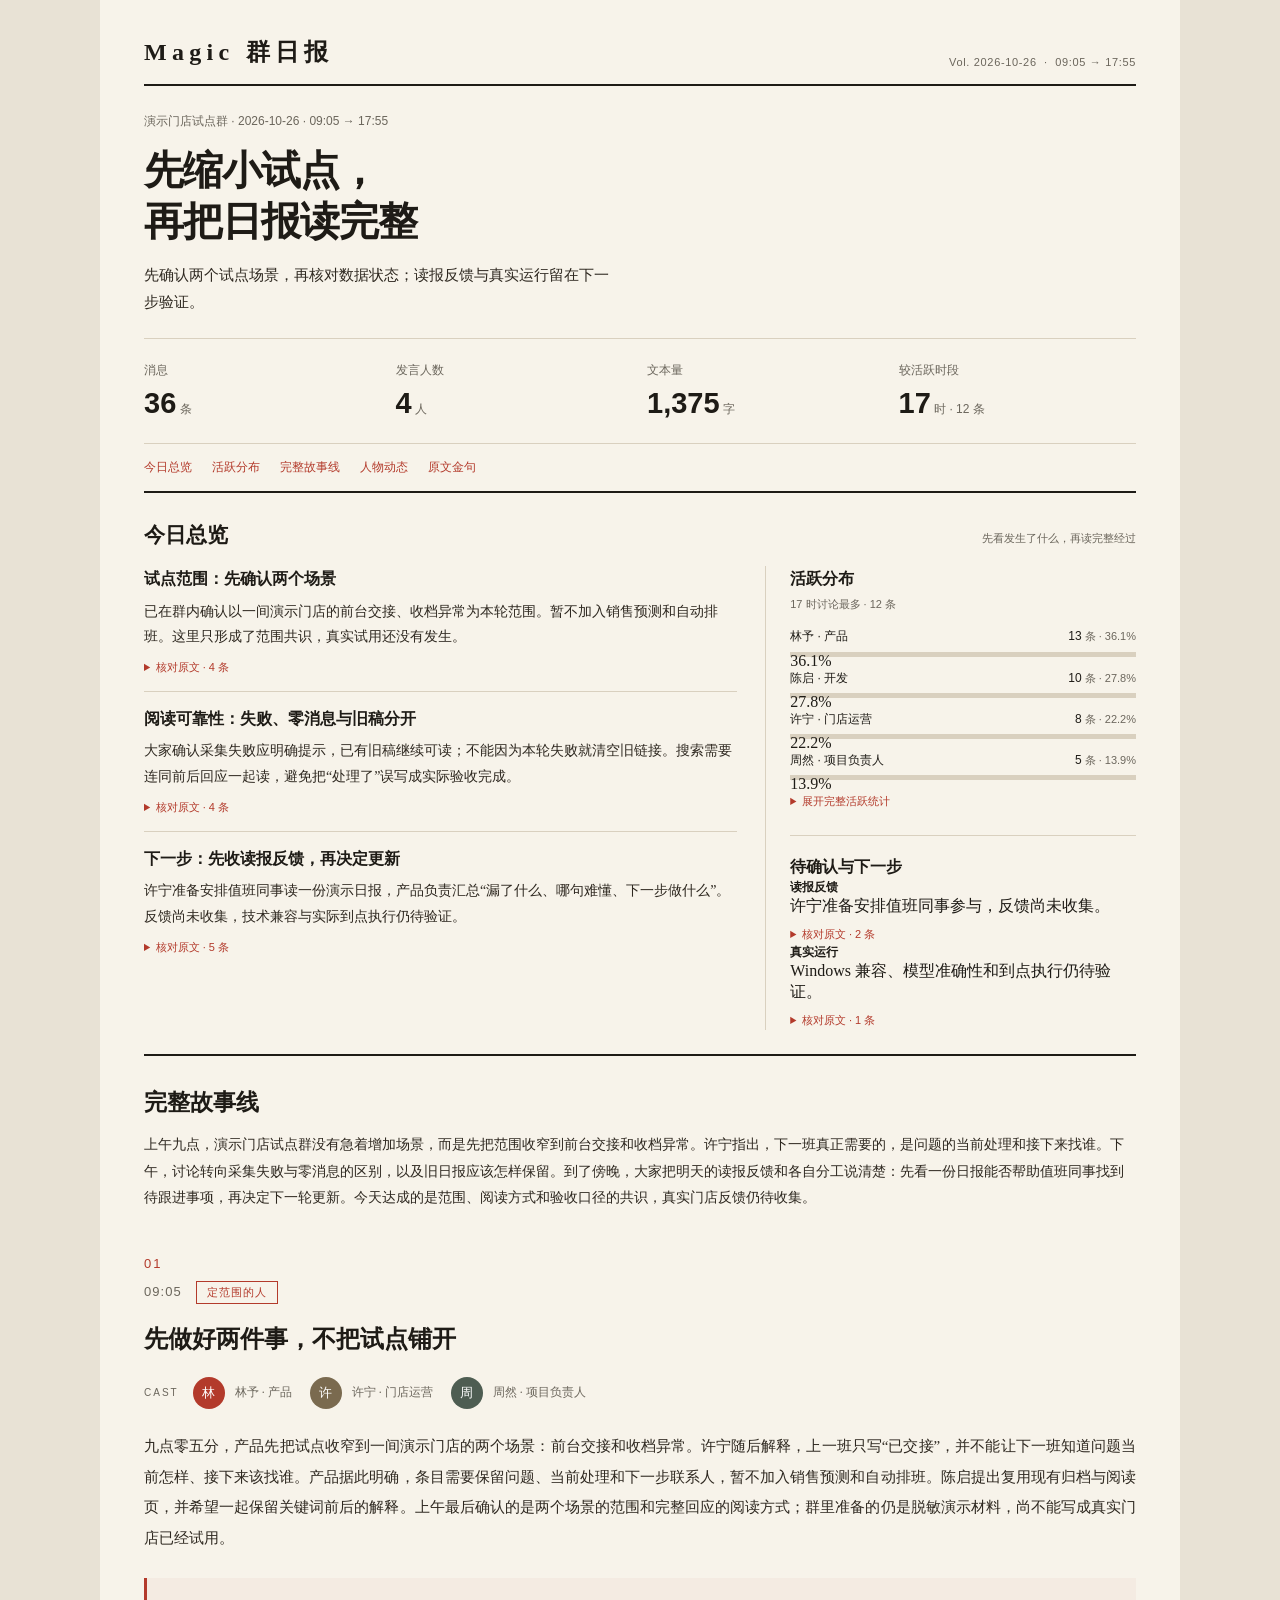
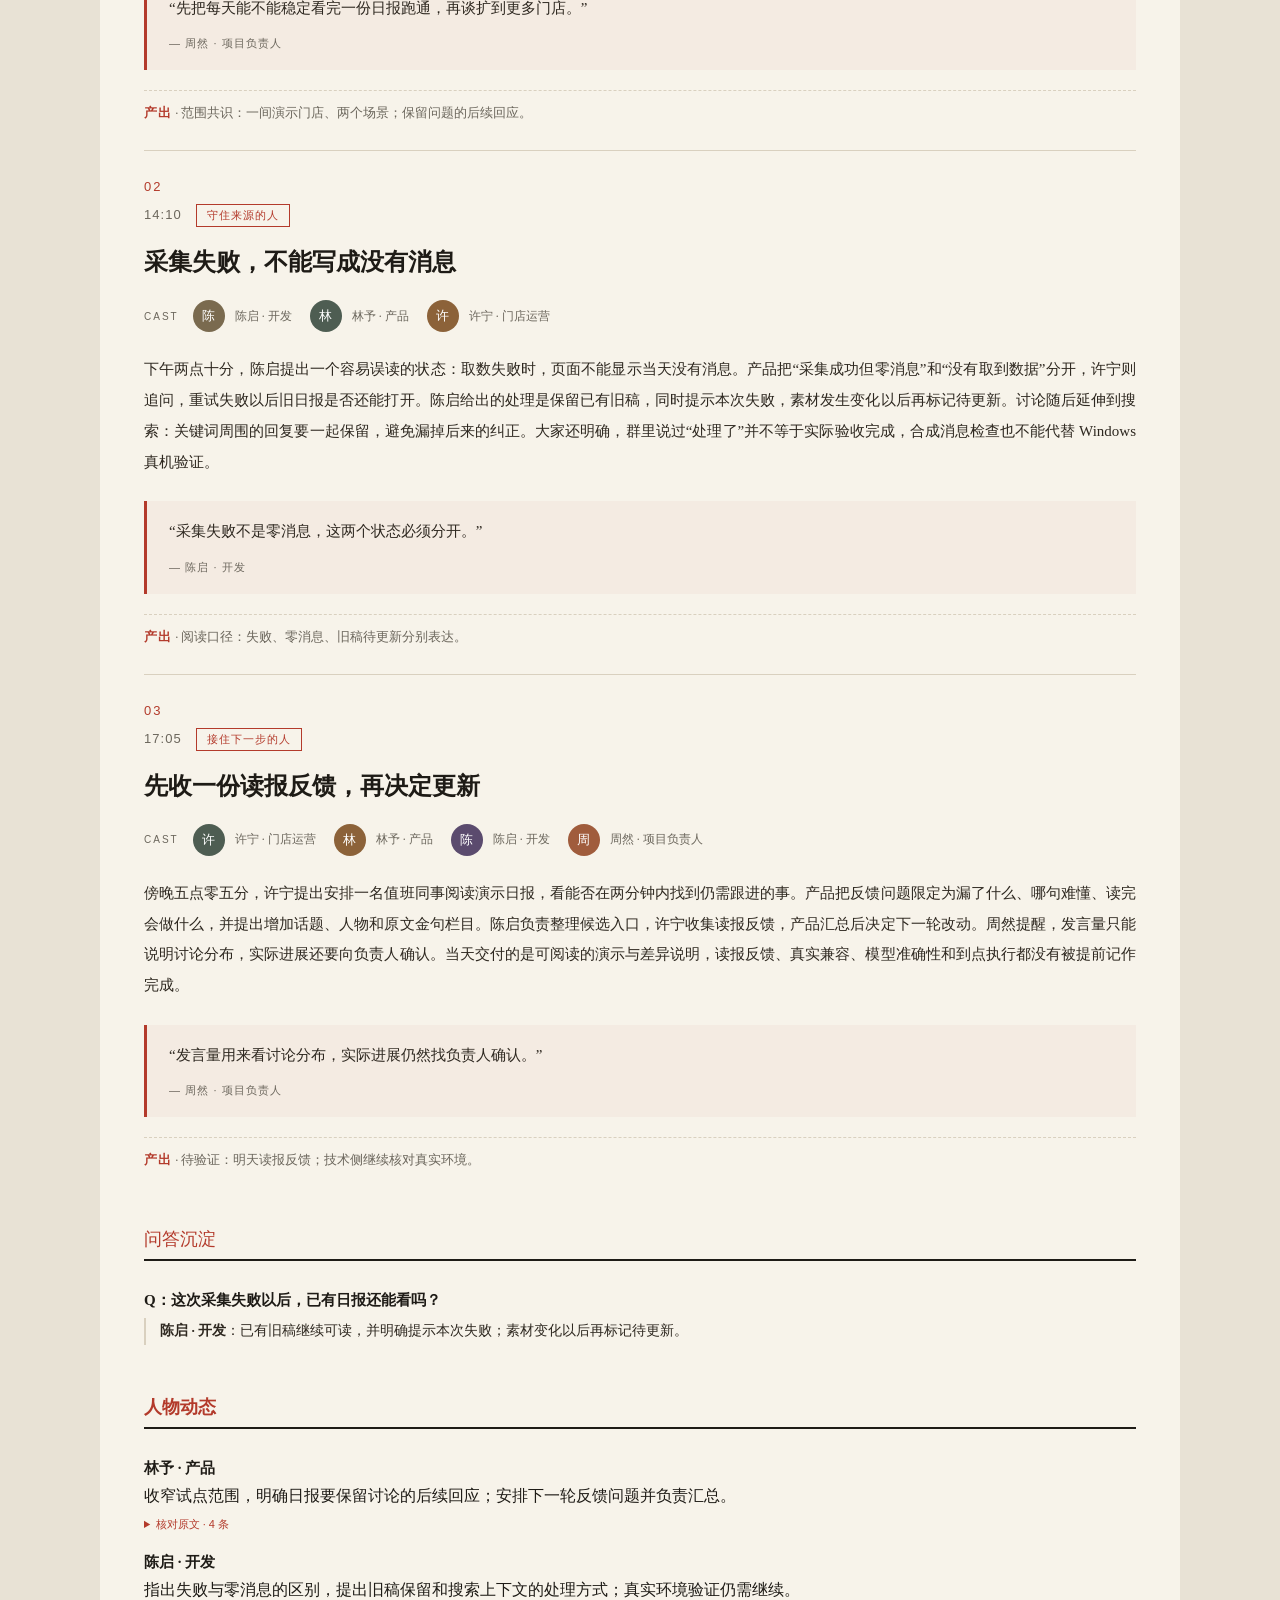
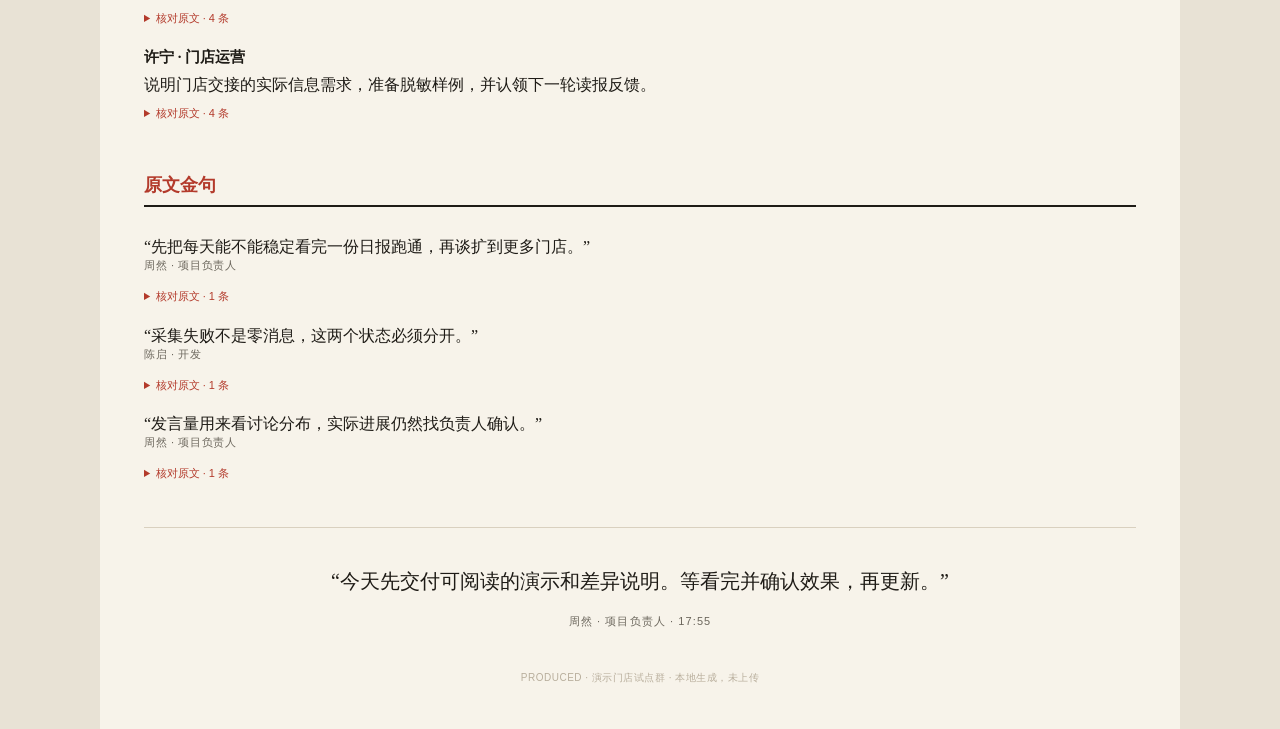
==== outputs/version-comparison-2026-10-27/pages/after-report.html @ 90669a9b "feat: integrate overview-first reports and contextual analysis" ====
<!DOCTYPE html>
<html lang="zh-CN"><head><meta charset="utf-8"><meta name="viewport" content="width=device-width, initial-scale=1">
<title>演示门店试点群 · 群日报</title>
<style>:root{
    --bg:#E8E2D5;--paper:#F7F3EA;--ink:#1E1B16;
    --body-text:#2E2820;--muted:#6B665C;--accent:#B33A2B;
    --rule:#D9D0BF;--card:#FFFDF8;--quote-bg:rgba(179,58,43,.045);--faint:#B8AE9C;
    --font-head:"Source Han Serif SC","Noto Serif CJK SC","Songti SC","STSong","SimSun",serif;--font-body:"Source Han Serif SC","Noto Serif CJK SC","Songti SC","STSong","SimSun",serif;--font-mono:"Helvetica Neue",Arial,sans-serif;
    --title-size:46px;--theme-size:27px;--brand-size:30px;
    --pad:64px;--avatar-radius:50%;--card-radius:0;
    --mast-rule:2px solid var(--ink);--dropcap:block;
    }

*{box-sizing:border-box;margin:0;padding:0}
body{background:var(--bg);color:var(--ink);font-family:var(--font-body);-webkit-font-smoothing:antialiased}
.page{width:900px;margin:0 auto;background:var(--paper);padding:var(--pad) 72px 56px;position:relative}
.masthead{display:flex;align-items:flex-end;justify-content:space-between;border-bottom:var(--mast-rule);padding-bottom:14px}
.brand{font-size:var(--brand-size);letter-spacing:.22em;font-weight:600;font-family:var(--font-head)}
.vol{font-size:12px;letter-spacing:.14em;color:var(--muted);font-family:var(--font-mono)}
.lead{padding:52px 0 44px;border-bottom:1px solid var(--rule)}
.eyebrow{font-family:var(--font-mono);font-size:11px;letter-spacing:.28em;color:var(--accent);text-transform:uppercase;margin-bottom:22px}
.title{font-size:var(--title-size);line-height:1.32;font-weight:600;letter-spacing:.01em;margin-bottom:30px;font-family:var(--font-head);color:var(--ink)}
.opening{font-size:16px;line-height:2;color:var(--body-text);text-align:justify}
.opening::first-letter{float:left;font-size:62px;line-height:.86;padding:6px 12px 0 0;color:var(--accent);font-weight:600;display:var(--dropcap)}
.timeline{padding-top:16px}
.node{padding:46px 0 40px;border-bottom:1px solid var(--rule);position:relative}
.node:last-child{border-bottom:none}
.no{font-family:var(--font-mono);font-size:13px;color:var(--accent);letter-spacing:.16em;margin-bottom:10px}
.node-head{display:flex;align-items:baseline;gap:14px;margin-bottom:18px}
.time{font-family:var(--font-mono);font-size:13px;color:var(--muted);letter-spacing:.08em}
.badge{font-size:11px;letter-spacing:.1em;padding:3px 10px;border:1px solid var(--accent);color:var(--accent);font-family:var(--font-mono)}
.theme{font-size:var(--theme-size);font-weight:600;line-height:1.45;margin-bottom:20px;font-family:var(--font-head);color:var(--ink)}
.cast{display:flex;gap:10px;align-items:center;margin-bottom:22px;flex-wrap:wrap}
.cast-label{font-family:var(--font-mono);font-size:10px;letter-spacing:.2em;color:var(--muted);margin-right:4px}
.avatar{width:32px;height:32px;border-radius:var(--avatar-radius);display:flex;align-items:center;justify-content:center;font-size:13px;color:#fff;font-family:var(--font-mono);overflow:hidden;flex:0 0 auto}
.avatar img{width:100%;height:100%;object-fit:cover;display:block}
.cast-name{font-size:12px;color:var(--muted);margin-right:8px}
.story{font-size:15px;line-height:2.05;color:var(--body-text);text-align:justify}
.quote{margin:24px 0 0;padding:16px 22px;border-left:3px solid var(--accent);background:var(--quote-bg);font-size:15px;line-height:1.95;color:var(--body-text)}
.quote .who{display:block;margin-top:10px;font-size:11px;letter-spacing:.1em;color:var(--muted);font-family:var(--font-mono)}
.output{margin-top:20px;font-size:12.5px;color:var(--muted);padding-top:14px;border-top:1px dashed var(--rule)}
.output b{color:var(--accent);font-weight:600;letter-spacing:.08em}
.sec-title{font-size:13px;letter-spacing:.26em;color:var(--accent);font-family:var(--font-mono);padding:50px 0 8px;border-bottom:var(--mast-rule);margin-bottom:30px}
.hl-grid{display:grid;grid-template-columns:1fr 1fr;gap:18px}
.hl{background:var(--card);padding:22px 24px;border:1px solid var(--rule);border-radius:var(--card-radius)}
.hl-top{display:flex;align-items:center;gap:12px;margin-bottom:12px}
.hl-name{font-size:16px;font-weight:600;font-family:var(--font-head);color:var(--ink)}
.hl-tag{font-size:11px;color:var(--accent);letter-spacing:.08em;display:block;margin-top:2px;font-family:var(--font-mono)}
.hl-desc{font-size:13px;line-height:1.9;color:var(--body-text)}
.sop{background:var(--card);border:1px solid var(--rule);padding:24px 26px;margin-bottom:16px;border-radius:var(--card-radius)}
.sop-title{font-size:17px;font-weight:600;margin-bottom:6px;font-family:var(--font-head);color:var(--ink)}
.sop-meta{font-size:11px;color:var(--muted);margin-bottom:14px;letter-spacing:.06em;font-family:var(--font-mono)}
.sop ol{padding-left:20px}
.sop li{font-size:13.5px;line-height:2;color:var(--body-text)}
.qa{margin-bottom:20px}
.qa-q{font-size:15px;font-weight:600;margin-bottom:8px;font-family:var(--font-head);color:var(--ink)}
.qa-a{font-size:13.5px;line-height:1.95;color:var(--body-text);padding-left:14px;border-left:2px solid var(--rule);margin-bottom:8px}
.stats{margin-top:56px;padding-top:26px;border-top:var(--mast-rule);display:flex;justify-content:space-around;text-align:center}
.stat-num{font-size:34px;font-weight:600;color:var(--accent);font-family:var(--font-mono)}
.stat-label{font-size:11px;letter-spacing:.14em;color:var(--muted);margin-top:6px;font-family:var(--font-mono)}
.footer{margin-top:44px;padding:34px 0 12px;border-top:1px solid var(--rule);text-align:center}
.footer-text{font-size:20px;line-height:1.9;color:var(--ink);font-family:var(--font-head)}
.footer-attr{font-size:11px;color:var(--muted);margin-top:14px;letter-spacing:.1em;font-family:var(--font-mono)}
.produced{margin-top:40px;font-size:10px;color:var(--faint);letter-spacing:.2em;text-align:center;font-family:var(--font-mono)}

.page{width:min(1080px,100%);padding:36px 44px 44px}.masthead{padding-bottom:16px}.brand{font-size:24px}.vol{font-size:11px;letter-spacing:.06em}.report-head{padding:26px 0 0}.report-meta{font:12px/1.6 var(--font-mono);color:var(--muted);margin:0 0 14px}.report-head h1{font-family:var(--font-head);font-size:40px;line-height:1.28;font-weight:600;letter-spacing:-.025em;margin-bottom:14px}.report-deck{font-size:15px;line-height:1.8;color:var(--body-text);max-width:62ch}.overview-metrics{display:grid;grid-template-columns:repeat(4,minmax(0,1fr));padding:22px 0;margin-top:22px;border-top:1px solid var(--rule);border-bottom:1px solid var(--rule);gap:14px}.overview-metrics dt{font:12px/1.6 var(--font-mono);color:var(--muted);margin-bottom:6px}.overview-metrics dd{font:600 29px/1.2 var(--font-mono);font-variant-numeric:tabular-nums;color:var(--ink)}.overview-metrics dd small{font-size:12px;font-weight:400;color:var(--muted)}.report-nav{display:flex;gap:20px;flex-wrap:wrap;padding:14px 0;border-bottom:var(--mast-rule);font:12px/1.6 var(--font-mono)}.report-nav a{color:var(--accent);text-decoration:none;text-underline-offset:4px}.report-nav a:hover{text-decoration:underline}.overview{padding:28px 0 24px;border-bottom:var(--mast-rule)}.overview-heading{display:flex;justify-content:space-between;gap:12px;align-items:baseline;margin-bottom:16px}.overview-heading h2{font:600 21px/1.4 var(--font-head)}.overview-heading span{font:11px/1.6 var(--font-mono);color:var(--muted)}.overview-grid{display:grid;grid-template-columns:minmax(0,1.6fr) minmax(0,1fr);gap:28px}.overview-grid aside{border-left:1px solid var(--rule);padding-left:24px}.topic-brief{padding:14px 0;border-bottom:1px solid var(--rule)}.topic-brief:first-child{padding-top:0}.topic-brief:last-child{border-bottom:0}.topic-head{display:flex;gap:10px;justify-content:space-between;align-items:start}.topic-head h3{font:600 16px/1.65 var(--font-head)}.topic-state{white-space:nowrap;font:10px/1.6 var(--font-mono);color:var(--accent);padding-top:3px}.topic-brief>p{font-size:14px;line-height:1.85;color:var(--body-text);margin-top:6px}.distribution h2,.followup h2{font:600 16px/1.6 var(--font-head)}.aside-note{font:11px/1.6 var(--font-mono);color:var(--muted);margin:4px 0 14px}.distribution ul{list-style:none}.distribution li{margin:0 0 12px}.distribution li div{display:flex;gap:8px;justify-content:space-between;font:12px/1.6 var(--font-mono)}.distribution li b{white-space:nowrap;font-variant-numeric:tabular-nums;font-weight:500}.distribution li small{font-size:11px;font-weight:400;color:var(--muted)}meter{display:block;width:100%;height:5px;margin-top:5px;appearance:none;border:0;border-radius:0;background:var(--rule)}meter::-webkit-meter-bar{background:var(--rule);border:0;border-radius:0}meter::-webkit-meter-optimum-value{background:var(--accent);border-radius:0}.activity-detail{font:11px/1.7 var(--font-mono);margin-top:10px}.activity-detail table{border-collapse:collapse;width:100%;margin-top:10px}.activity-detail th,.activity-detail td{padding:5px;text-align:left;border-bottom:1px solid var(--rule);font-weight:400}.activity-detail p{margin-top:8px;color:var(--muted)}.followup{margin-top:24px;padding-top:18px;border-top:1px solid var(--rule)}.followup>p{font-size:12px;line-height:1.85;margin-top:12px;color:var(--body-text)}.followup b{display:block;font-size:12px;font-weight:600;color:var(--ink)}.evidence{font:11px/1.7 var(--font-mono);margin-top:8px}.evidence summary,.activity-detail summary{color:var(--accent);cursor:pointer}.evidence p{margin-top:10px;color:var(--body-text)}.evidence p span{color:var(--muted)}.story-intro{padding-top:30px}.story-intro h2{font:600 23px/1.5 var(--font-head);margin-bottom:12px}.story-intro>p{font-size:14px;line-height:1.9;color:var(--body-text)}.node{padding:28px 0}.sec-title{font-size:18px;letter-spacing:0;padding-top:30px}.theme{font-size:24px}.produced{margin-top:30px;letter-spacing:.05em}a:focus-visible,summary:focus-visible{outline:2px solid var(--accent);outline-offset:3px}::selection{background:#e9d1ba;color:var(--ink)}
    @media(max-width:680px){.page{padding:22px 20px 30px}.masthead{align-items:start;gap:12px}.brand{font-size:20px}.vol{font-size:11px;max-width:46%;text-align:right}.report-head h1{font-size:31px}.report-deck{font-size:14px}.overview-metrics{gap:12px;grid-template-columns:repeat(2,minmax(0,1fr));padding:18px 0}.overview-metrics dd{font-size:25px}.report-nav{gap:10px 16px}.overview-heading{display:block}.overview-heading span{display:block;margin-top:5px}.overview-grid{grid-template-columns:minmax(0,1fr);gap:20px}.overview-grid aside{border-left:0;border-top:1px solid var(--rule);padding:20px 0 0}.topic-head{display:block}.topic-state{display:inline-block;margin-top:3px}.distribution li div{font-size:13px}.theme{font-size:21px}.node .cast{row-gap:8px}.page p,.page h3{overflow-wrap:anywhere}}

.member-id{display:block;font-size:11px;color:var(--muted);overflow-wrap:anywhere}.more-topics{margin-top:16px}.more-topics>summary{cursor:pointer;color:var(--accent);font:12px/1.8 var(--font-mono)}.overview-single .distribution{max-width:600px}.overview-single .followup{max-width:72ch}
</style></head>
<body><div class="page">
  <div class="masthead">
    <div class="brand">Magic 群日报</div>
    <div class="vol">Vol. 2026-10-26 &nbsp;·&nbsp; 09:05 → 17:55</div>
  </div>
  <header class="report-head"><p class="report-meta">演示门店试点群 · 2026-10-26 · 09:05 → 17:55</p><h1>先缩小试点，<br>再把日报读完整</h1><p class="report-deck">先确认两个试点场景，再核对数据状态；读报反馈与真实运行留在下一步验证。</p><dl class="overview-metrics"><div><dt>消息</dt><dd>36<small> 条</small></dd></div><div><dt>发言人数</dt><dd>4<small> 人</small></dd></div><div><dt>文本量</dt><dd>1,375<small> 字</small></dd></div><div><dt>较活跃时段</dt><dd>17<small> 时 · 12 条</small></dd></div></dl><nav class="report-nav" aria-label="日报目录"><a href="#overview">今日总览</a><a href="#activity">活跃分布</a><a href="#story">完整故事线</a><a href="#people">人物动态</a><a href="#quotes">原文金句</a></nav></header><section class="overview" id="overview"><div class="overview-heading"><h2>今日总览</h2><span>先看发生了什么，再读完整经过</span></div><div class="overview-grid"><div class="overview-topics"><article class="topic-brief"><div class="topic-head"><h3>试点范围：先确认两个场景</h3></div><p>已在群内确认以一间演示门店的前台交接、收档异常为本轮范围。暂不加入销售预测和自动排班。这里只形成了范围共识，真实试用还没有发生。</p><details class="evidence"><summary>核对原文 · 4 条</summary><p><span>2026-10-26 09:05:00 · 林予 · 产品</span><br>这周先做一个小范围试点：一间演示门店，只看前台交接和收档异常。今天先把这两个场景说清楚。</p><p><span>2026-10-26 09:12:00 · 林予 · 产品</span><br>那条目需要有问题、当前处理和接下来找谁，先不加销售预测和自动排班。</p><p><span>2026-10-26 09:33:00 · 许宁 · 门店运营</span><br>收到，我先把样例发在群里供大家看；这仍然是演示材料，不代表真实门店已经开始试用。</p><p><span>2026-10-26 09:51:00 · 周然 · 项目负责人</span><br>按这个范围往下做。扩店和其他场景先不排进本周试点，这只是范围决定，不是门店合作结果。</p></details></article><article class="topic-brief"><div class="topic-head"><h3>阅读可靠性：失败、零消息与旧稿分开</h3></div><p>大家确认采集失败应明确提示，已有旧稿继续可读；不能因为本轮失败就清空旧链接。搜索需要连同前后回应一起读，避免把“处理了”误写成实际验收完成。</p><details class="evidence"><summary>核对原文 · 4 条</summary><p><span>2026-10-26 14:10:00 · 陈启 · 开发</span><br>检查采集状态时发现一个容易误读的地方：如果这次取数失败，页面不能写成当天没有消息。</p><p><span>2026-10-26 14:24:00 · 陈启 · 开发</span><br>已有旧稿继续可读，同时提示本次采集失败；后面素材有变化时，再标记这份稿需要更新。</p><p><span>2026-10-26 14:35:00 · 陈启 · 开发</span><br>搜索也沿用同一份冻结归档。关键词周围的回复需要一起读，避免把对方后来的纠正漏掉。</p><p><span>2026-10-26 14:43:00 · 林予 · 产品</span><br>写稿时可以把问题和待确认项整理出来；只在聊天里说过“处理了”，不能自动写成实际验收完成。</p></details></article><article class="topic-brief"><div class="topic-head"><h3>下一步：先收读报反馈，再决定更新</h3></div><p>许宁准备安排值班同事读一份演示日报，产品负责汇总“漏了什么、哪句难懂、下一步做什么”。反馈尚未收集，技术兼容与实际到点执行仍待验证。</p><details class="evidence"><summary>核对原文 · 5 条</summary><p><span>2026-10-26 17:05:00 · 许宁 · 门店运营</span><br>我明天可以安排一个值班同事读演示日报，主要看能不能在两分钟内找到还要跟进的事。</p><p><span>2026-10-26 17:09:00 · 林予 · 产品</span><br>明天先用一份日报，问三个问题：漏了什么、哪一句不好理解、看完接下来会做什么。</p><p><span>2026-10-26 17:39:00 · 许宁 · 门店运营</span><br>我负责收集明天读报的反馈；现在还没有反馈结果，日报里请保留“待验证”。</p><p><span>2026-10-26 17:49:00 · 陈启 · 开发</span><br>技术侧需要继续看真实 Windows 兼容、模型稿件准确性，以及是否实际到点执行；不能拿截图当这些都已完成。</p><p><span>2026-10-26 17:55:00 · 周然 · 项目负责人</span><br>今天先交付可阅读的演示和差异说明。等看完并确认效果，再更新。</p></details></article></div><aside><section class="distribution" id="activity"><h2>活跃分布</h2><p class="aside-note">17 时讨论最多 · 12 条</p><ul><li><div><span>林予 · 产品</span><b>13<small> 条 · 36.1%</small></b></div><meter min="0" max="1" value="0.3611" aria-label="林予 · 产品的发言占比">36.1%</meter></li><li><div><span>陈启 · 开发</span><b>10<small> 条 · 27.8%</small></b></div><meter min="0" max="1" value="0.2778" aria-label="陈启 · 开发的发言占比">27.8%</meter></li><li><div><span>许宁 · 门店运营</span><b>8<small> 条 · 22.2%</small></b></div><meter min="0" max="1" value="0.2222" aria-label="许宁 · 门店运营的发言占比">22.2%</meter></li><li><div><span>周然 · 项目负责人</span><b>5<small> 条 · 13.9%</small></b></div><meter min="0" max="1" value="0.1389" aria-label="周然 · 项目负责人的发言占比">13.9%</meter></li></ul><details class="activity-detail"><summary>展开完整活跃统计</summary><table><thead><tr><th scope="col">成员</th><th scope="col">消息</th><th scope="col">文字</th><th scope="col">占比</th></tr></thead><tbody><tr><th scope="row">林予 · 产品<small class="member-id">demo-lin</small></th><td>13</td><td>491</td><td>36.1%</td></tr><tr><th scope="row">陈启 · 开发<small class="member-id">demo-chen</small></th><td>10</td><td>397</td><td>27.8%</td></tr><tr><th scope="row">许宁 · 门店运营<small class="member-id">demo-xu</small></th><td>8</td><td>331</td><td>22.2%</td></tr><tr><th scope="row">周然 · 项目负责人<small class="member-id">demo-zhou</small></th><td>5</td><td>156</td><td>13.9%</td></tr></tbody></table><p>仅统计本群本次归档消息；发言量不代表贡献或工作完成。</p></details></section><section class="followup"><h2>待确认与下一步</h2><article><p><b>读报反馈</b>许宁准备安排值班同事参与，反馈尚未收集。</p><details class="evidence"><summary>核对原文 · 2 条</summary><p><span>2026-10-26 17:05:00 · 许宁 · 门店运营</span><br>我明天可以安排一个值班同事读演示日报，主要看能不能在两分钟内找到还要跟进的事。</p><p><span>2026-10-26 17:39:00 · 许宁 · 门店运营</span><br>我负责收集明天读报的反馈；现在还没有反馈结果，日报里请保留“待验证”。</p></details></article><article><p><b>真实运行</b>Windows 兼容、模型准确性和到点执行仍待验证。</p><details class="evidence"><summary>核对原文 · 1 条</summary><p><span>2026-10-26 17:49:00 · 陈启 · 开发</span><br>技术侧需要继续看真实 Windows 兼容、模型稿件准确性，以及是否实际到点执行；不能拿截图当这些都已完成。</p></details></article></section></aside></div></section>
  <section class="story-intro" id="story"><h2>完整故事线</h2><p>上午九点，演示门店试点群没有急着增加场景，而是先把范围收窄到前台交接和收档异常。许宁指出，下一班真正需要的，是问题的当前处理和接下来找谁。下午，讨论转向采集失败与零消息的区别，以及旧日报应该怎样保留。到了傍晚，大家把明天的读报反馈和各自分工说清楚：先看一份日报能否帮助值班同事找到待跟进事项，再决定下一轮更新。今天达成的是范围、阅读方式和验收口径的共识，真实门店反馈仍待收集。</p></section>
  <section class="timeline" id="review-story">
    <article class="node">
      <div class="no">01</div>
      <div class="node-head">
        <span class="time">09:05</span>
        <span class="badge">定范围的人</span>
      </div>
      <h2 class="theme">先做好两件事，不把试点铺开</h2>
      <div class="cast"><span class="cast-label">CAST</span><div class="avatar" style="background:#B33A2B">林</div><span class="cast-name">林予 · 产品</span><div class="avatar" style="background:#7A6A4F">许</div><span class="cast-name">许宁 · 门店运营</span><div class="avatar" style="background:#4E5D52">周</div><span class="cast-name">周然 · 项目负责人</span></div>
      <p class="story">九点零五分，产品先把试点收窄到一间演示门店的两个场景：前台交接和收档异常。许宁随后解释，上一班只写“已交接”，并不能让下一班知道问题当前怎样、接下来该找谁。产品据此明确，条目需要保留问题、当前处理和下一步联系人，暂不加入销售预测和自动排班。陈启提出复用现有归档与阅读页，并希望一起保留关键词前后的解释。上午最后确认的是两个场景的范围和完整回应的阅读方式；群里准备的仍是脱敏演示材料，尚不能写成真实门店已经试用。</p>
      <div class="quote">“先把每天能不能稳定看完一份日报跑通，再谈扩到更多门店。”<span class="who">— 周然 · 项目负责人</span></div>
      <div class="output"><b>产出</b> · 范围共识：一间演示门店、两个场景；保留问题的后续回应。</div>
    </article>
    <article class="node">
      <div class="no">02</div>
      <div class="node-head">
        <span class="time">14:10</span>
        <span class="badge">守住来源的人</span>
      </div>
      <h2 class="theme">采集失败，不能写成没有消息</h2>
      <div class="cast"><span class="cast-label">CAST</span><div class="avatar" style="background:#7A6A4F">陈</div><span class="cast-name">陈启 · 开发</span><div class="avatar" style="background:#4E5D52">林</div><span class="cast-name">林予 · 产品</span><div class="avatar" style="background:#8C6239">许</div><span class="cast-name">许宁 · 门店运营</span></div>
      <p class="story">下午两点十分，陈启提出一个容易误读的状态：取数失败时，页面不能显示当天没有消息。产品把“采集成功但零消息”和“没有取到数据”分开，许宁则追问，重试失败以后旧日报是否还能打开。陈启给出的处理是保留已有旧稿，同时提示本次失败，素材发生变化以后再标记待更新。讨论随后延伸到搜索：关键词周围的回复要一起保留，避免漏掉后来的纠正。大家还明确，群里说过“处理了”并不等于实际验收完成，合成消息检查也不能代替 Windows 真机验证。</p>
      <div class="quote">“采集失败不是零消息，这两个状态必须分开。”<span class="who">— 陈启 · 开发</span></div>
      <div class="output"><b>产出</b> · 阅读口径：失败、零消息、旧稿待更新分别表达。</div>
    </article>
    <article class="node">
      <div class="no">03</div>
      <div class="node-head">
        <span class="time">17:05</span>
        <span class="badge">接住下一步的人</span>
      </div>
      <h2 class="theme">先收一份读报反馈，再决定更新</h2>
      <div class="cast"><span class="cast-label">CAST</span><div class="avatar" style="background:#4E5D52">许</div><span class="cast-name">许宁 · 门店运营</span><div class="avatar" style="background:#8C6239">林</div><span class="cast-name">林予 · 产品</span><div class="avatar" style="background:#5B4B6E">陈</div><span class="cast-name">陈启 · 开发</span><div class="avatar" style="background:#A05C3C">周</div><span class="cast-name">周然 · 项目负责人</span></div>
      <p class="story">傍晚五点零五分，许宁提出安排一名值班同事阅读演示日报，看能否在两分钟内找到仍需跟进的事。产品把反馈问题限定为漏了什么、哪句难懂、读完会做什么，并提出增加话题、人物和原文金句栏目。陈启负责整理候选入口，许宁收集读报反馈，产品汇总后决定下一轮改动。周然提醒，发言量只能说明讨论分布，实际进展还要向负责人确认。当天交付的是可阅读的演示与差异说明，读报反馈、真实兼容、模型准确性和到点执行都没有被提前记作完成。</p>
      <div class="quote">“发言量用来看讨论分布，实际进展仍然找负责人确认。”<span class="who">— 周然 · 项目负责人</span></div>
      <div class="output"><b>产出</b> · 待验证：明天读报反馈；技术侧继续核对真实环境。</div>
    </article></section>


  <div class="sec-title">问答沉淀</div><div class="qa"><div class="qa-q">Q：这次采集失败以后，已有日报还能看吗？</div><div class="qa-a"><b>陈启 · 开发</b>：已有旧稿继续可读，并明确提示本次失败；素材变化以后再标记待更新。</div></div>
  <section id="people"><h2 class="sec-title">人物动态</h2><article class="qa"><h3 class="qa-q">林予 · 产品</h3><p>收窄试点范围，明确日报要保留讨论的后续回应；安排下一轮反馈问题并负责汇总。</p><details class="evidence"><summary>核对原文 · 4 条</summary><p><span>2026-10-26 09:05:00 · 林予 · 产品</span><br>这周先做一个小范围试点：一间演示门店，只看前台交接和收档异常。今天先把这两个场景说清楚。</p><p><span>2026-10-26 09:44:00 · 林予 · 产品</span><br>日报主线还是讲清发生了什么、谁回应、产生了什么决定。附加分析放在正文之后。</p><p><span>2026-10-26 17:09:00 · 林予 · 产品</span><br>明天先用一份日报，问三个问题：漏了什么、哪一句不好理解、看完接下来会做什么。</p><p><span>2026-10-26 17:44:00 · 林予 · 产品</span><br>我负责汇总反馈并决定下一轮改动，陈启跟进技术问题，许宁安排值班同事参与。</p></details></article><article class="qa"><h3 class="qa-q">陈启 · 开发</h3><p>指出失败与零消息的区别，提出旧稿保留和搜索上下文的处理方式；真实环境验证仍需继续。</p><details class="evidence"><summary>核对原文 · 4 条</summary><p><span>2026-10-26 14:10:00 · 陈启 · 开发</span><br>检查采集状态时发现一个容易误读的地方：如果这次取数失败，页面不能写成当天没有消息。</p><p><span>2026-10-26 14:24:00 · 陈启 · 开发</span><br>已有旧稿继续可读，同时提示本次采集失败；后面素材有变化时，再标记这份稿需要更新。</p><p><span>2026-10-26 14:35:00 · 陈启 · 开发</span><br>搜索也沿用同一份冻结归档。关键词周围的回复需要一起读，避免把对方后来的纠正漏掉。</p><p><span>2026-10-26 17:49:00 · 陈启 · 开发</span><br>技术侧需要继续看真实 Windows 兼容、模型稿件准确性，以及是否实际到点执行；不能拿截图当这些都已完成。</p></details></article><article class="qa"><h3 class="qa-q">许宁 · 门店运营</h3><p>说明门店交接的实际信息需求，准备脱敏样例，并认领下一轮读报反馈。</p><details class="evidence"><summary>核对原文 · 4 条</summary><p><span>2026-10-26 09:08:00 · 许宁 · 门店运营</span><br>前台最容易漏的是上一班留下的交接异常。只记一句“已交接”，下一班其实不知道该接着做什么。</p><p><span>2026-10-26 09:24:00 · 许宁 · 门店运营</span><br>我准备三条脱敏样例：上一班留了一箱待核对物料、收档时发现一笔退款待确认，以及第二天需要追问的交接问题。</p><p><span>2026-10-26 17:05:00 · 许宁 · 门店运营</span><br>我明天可以安排一个值班同事读演示日报，主要看能不能在两分钟内找到还要跟进的事。</p><p><span>2026-10-26 17:39:00 · 许宁 · 门店运营</span><br>我负责收集明天读报的反馈；现在还没有反馈结果，日报里请保留“待验证”。</p></details></article></section><section id="quotes"><h2 class="sec-title">原文金句</h2><article class="qa"><blockquote>“先把每天能不能稳定看完一份日报跑通，再谈扩到更多门店。”</blockquote><p class="sop-meta">周然 · 项目负责人</p><details class="evidence"><summary>核对原文 · 1 条</summary><p><span>2026-10-26 09:15:00 · 周然 · 项目负责人</span><br>先把每天能不能稳定看完一份日报跑通，再谈扩到更多门店。</p></details></article><article class="qa"><blockquote>“采集失败不是零消息，这两个状态必须分开。”</blockquote><p class="sop-meta">陈启 · 开发</p><details class="evidence"><summary>核对原文 · 1 条</summary><p><span>2026-10-26 14:16:00 · 陈启 · 开发</span><br>采集失败不是零消息，这两个状态必须分开。</p></details></article><article class="qa"><blockquote>“发言量用来看讨论分布，实际进展仍然找负责人确认。”</blockquote><p class="sop-meta">周然 · 项目负责人</p><details class="evidence"><summary>核对原文 · 1 条</summary><p><span>2026-10-26 17:24:00 · 周然 · 项目负责人</span><br>发言量用来看讨论分布，实际进展仍然找负责人确认。</p></details></article></section>
  <div class="footer"><div class="footer-text">“今天先交付可阅读的演示和差异说明。等看完并确认效果，再更新。”</div><div class="footer-attr">周然 · 项目负责人 · 17:55</div></div>
  <div class="produced">PRODUCED · 演示门店试点群 · 本地生成，未上传</div>
</div></body></html>
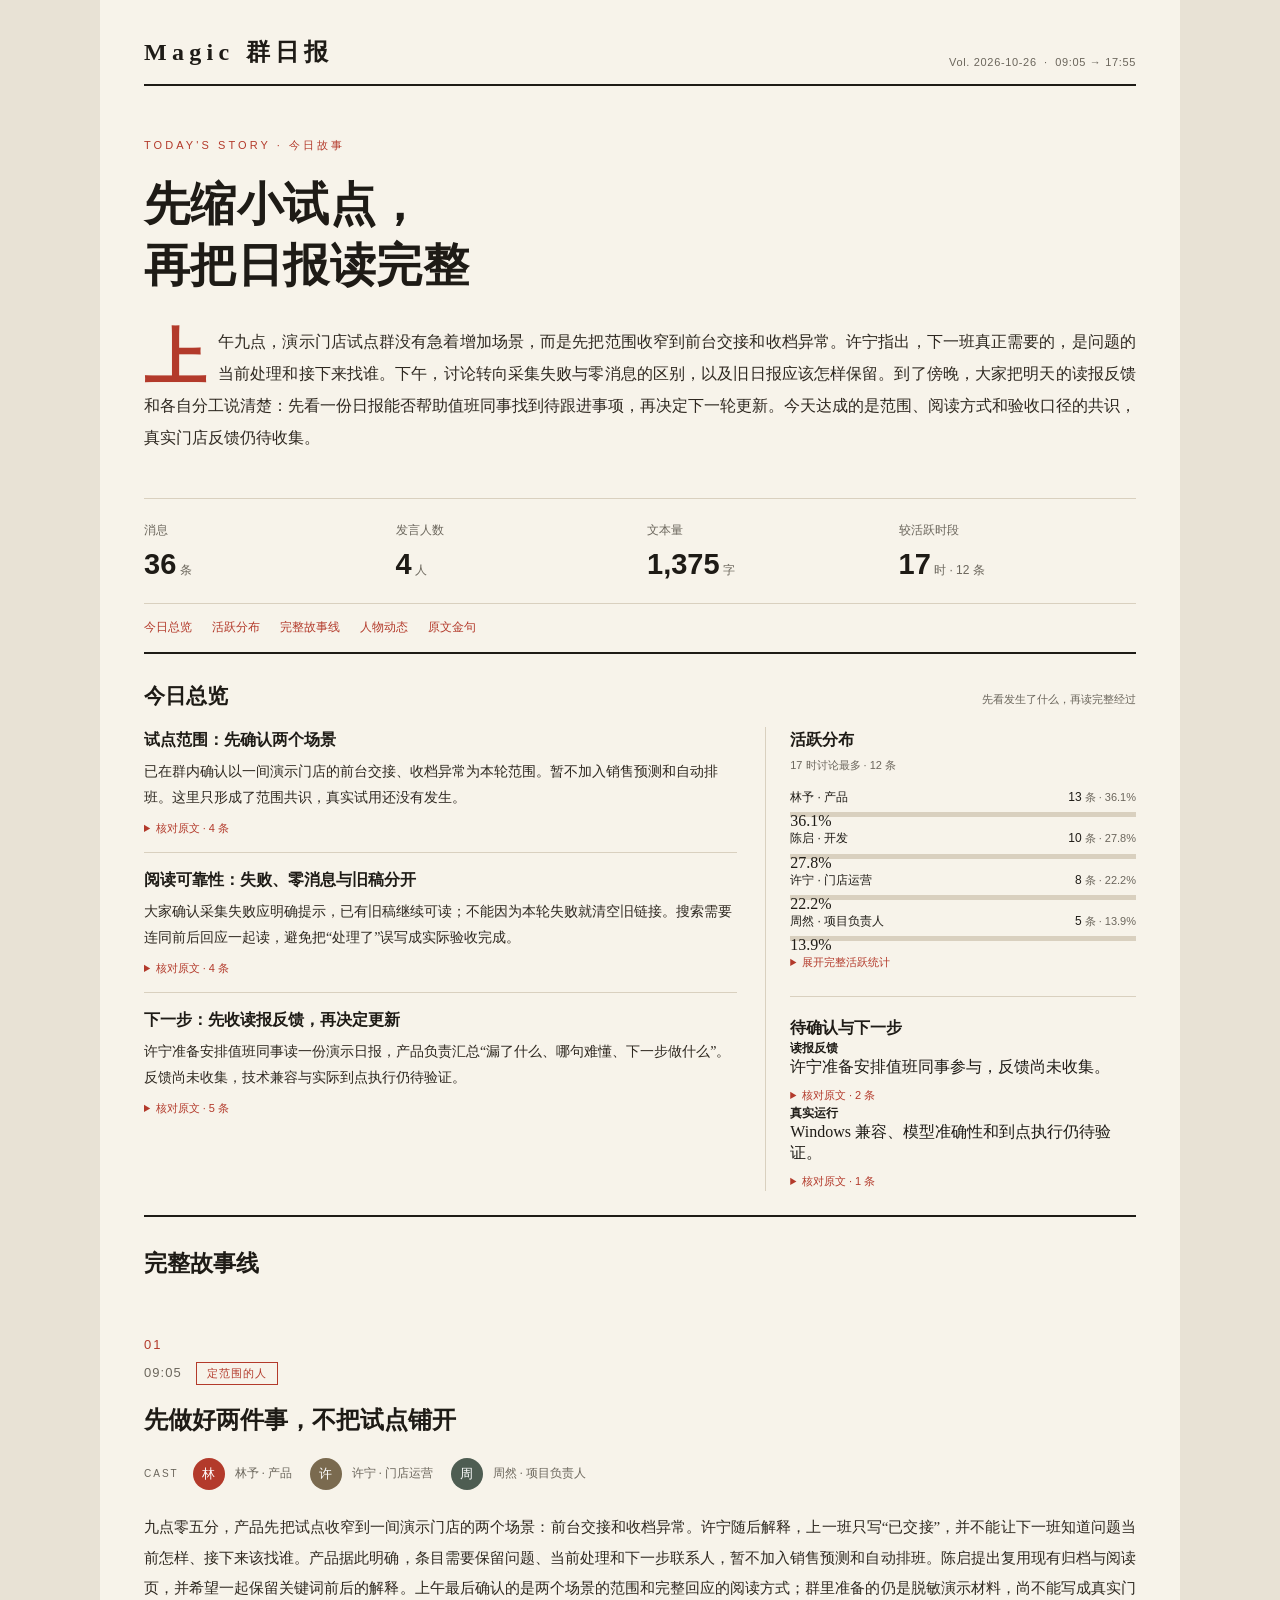
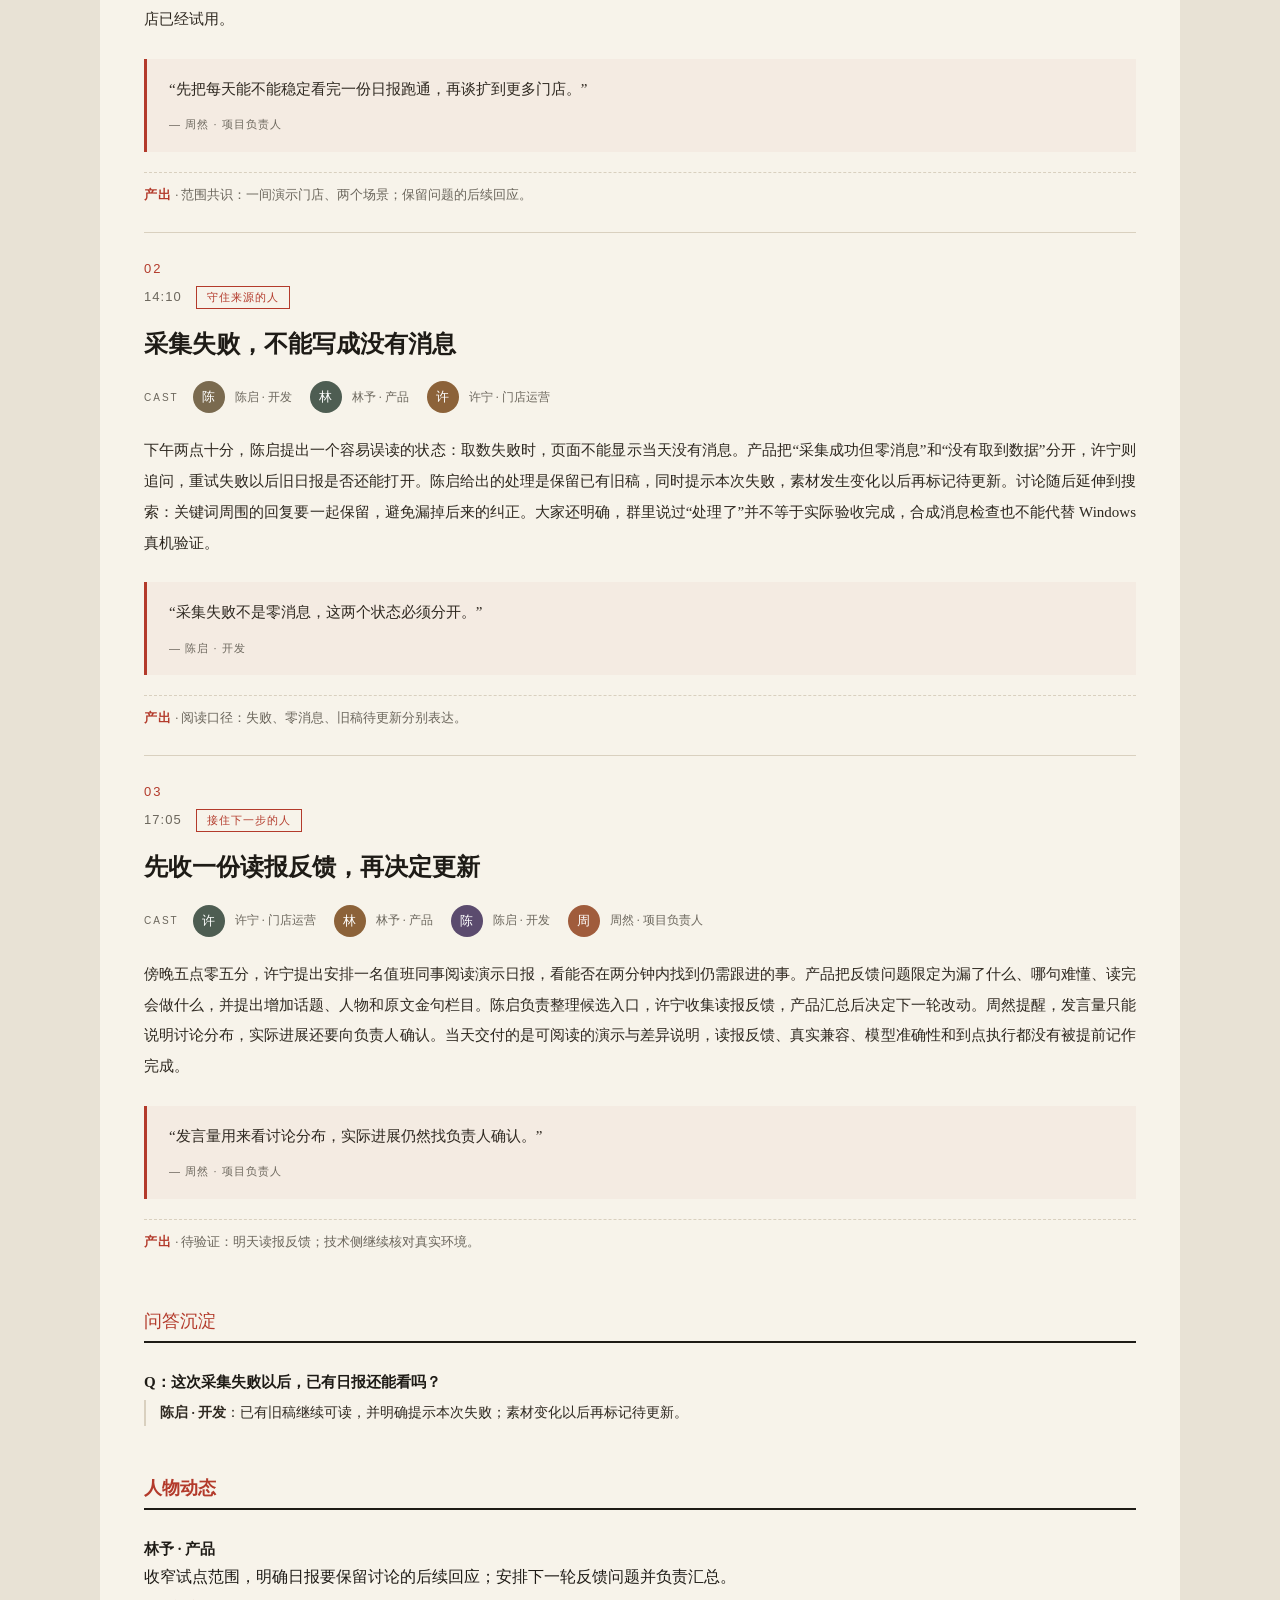
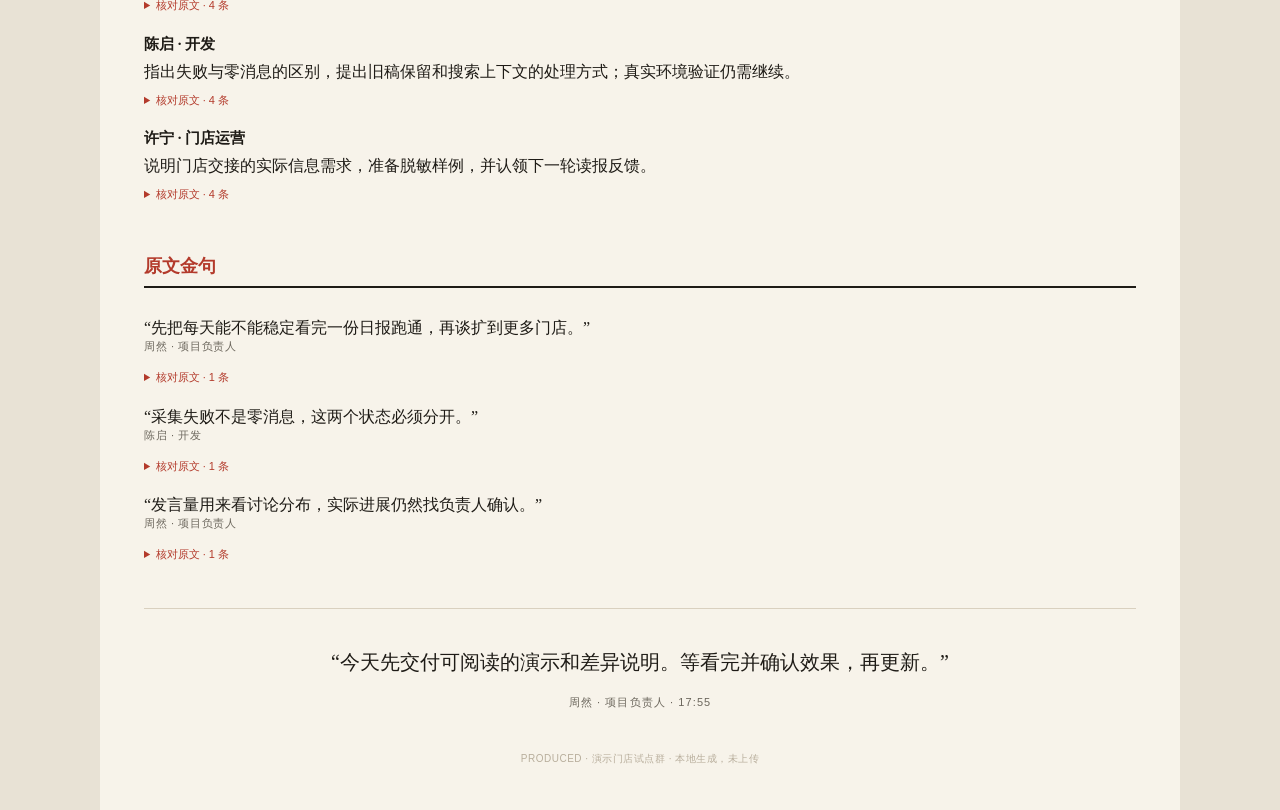
==== commit 2f7de0d1: "release: restore the approved story opening in rc.8" ====
--- a/outputs/version-comparison-2026-10-27/pages/after-report.html
+++ b/outputs/version-comparison-2026-10-27/pages/after-report.html
@@ -63,8 +63,8 @@
 .footer-attr{font-size:11px;color:var(--muted);margin-top:14px;letter-spacing:.1em;font-family:var(--font-mono)}
 .produced{margin-top:40px;font-size:10px;color:var(--faint);letter-spacing:.2em;text-align:center;font-family:var(--font-mono)}
 
-.page{width:min(1080px,100%);padding:36px 44px 44px}.masthead{padding-bottom:16px}.brand{font-size:24px}.vol{font-size:11px;letter-spacing:.06em}.report-head{padding:26px 0 0}.report-meta{font:12px/1.6 var(--font-mono);color:var(--muted);margin:0 0 14px}.report-head h1{font-family:var(--font-head);font-size:40px;line-height:1.28;font-weight:600;letter-spacing:-.025em;margin-bottom:14px}.report-deck{font-size:15px;line-height:1.8;color:var(--body-text);max-width:62ch}.overview-metrics{display:grid;grid-template-columns:repeat(4,minmax(0,1fr));padding:22px 0;margin-top:22px;border-top:1px solid var(--rule);border-bottom:1px solid var(--rule);gap:14px}.overview-metrics dt{font:12px/1.6 var(--font-mono);color:var(--muted);margin-bottom:6px}.overview-metrics dd{font:600 29px/1.2 var(--font-mono);font-variant-numeric:tabular-nums;color:var(--ink)}.overview-metrics dd small{font-size:12px;font-weight:400;color:var(--muted)}.report-nav{display:flex;gap:20px;flex-wrap:wrap;padding:14px 0;border-bottom:var(--mast-rule);font:12px/1.6 var(--font-mono)}.report-nav a{color:var(--accent);text-decoration:none;text-underline-offset:4px}.report-nav a:hover{text-decoration:underline}.overview{padding:28px 0 24px;border-bottom:var(--mast-rule)}.overview-heading{display:flex;justify-content:space-between;gap:12px;align-items:baseline;margin-bottom:16px}.overview-heading h2{font:600 21px/1.4 var(--font-head)}.overview-heading span{font:11px/1.6 var(--font-mono);color:var(--muted)}.overview-grid{display:grid;grid-template-columns:minmax(0,1.6fr) minmax(0,1fr);gap:28px}.overview-grid aside{border-left:1px solid var(--rule);padding-left:24px}.topic-brief{padding:14px 0;border-bottom:1px solid var(--rule)}.topic-brief:first-child{padding-top:0}.topic-brief:last-child{border-bottom:0}.topic-head{display:flex;gap:10px;justify-content:space-between;align-items:start}.topic-head h3{font:600 16px/1.65 var(--font-head)}.topic-state{white-space:nowrap;font:10px/1.6 var(--font-mono);color:var(--accent);padding-top:3px}.topic-brief>p{font-size:14px;line-height:1.85;color:var(--body-text);margin-top:6px}.distribution h2,.followup h2{font:600 16px/1.6 var(--font-head)}.aside-note{font:11px/1.6 var(--font-mono);color:var(--muted);margin:4px 0 14px}.distribution ul{list-style:none}.distribution li{margin:0 0 12px}.distribution li div{display:flex;gap:8px;justify-content:space-between;font:12px/1.6 var(--font-mono)}.distribution li b{white-space:nowrap;font-variant-numeric:tabular-nums;font-weight:500}.distribution li small{font-size:11px;font-weight:400;color:var(--muted)}meter{display:block;width:100%;height:5px;margin-top:5px;appearance:none;border:0;border-radius:0;background:var(--rule)}meter::-webkit-meter-bar{background:var(--rule);border:0;border-radius:0}meter::-webkit-meter-optimum-value{background:var(--accent);border-radius:0}.activity-detail{font:11px/1.7 var(--font-mono);margin-top:10px}.activity-detail table{border-collapse:collapse;width:100%;margin-top:10px}.activity-detail th,.activity-detail td{padding:5px;text-align:left;border-bottom:1px solid var(--rule);font-weight:400}.activity-detail p{margin-top:8px;color:var(--muted)}.followup{margin-top:24px;padding-top:18px;border-top:1px solid var(--rule)}.followup>p{font-size:12px;line-height:1.85;margin-top:12px;color:var(--body-text)}.followup b{display:block;font-size:12px;font-weight:600;color:var(--ink)}.evidence{font:11px/1.7 var(--font-mono);margin-top:8px}.evidence summary,.activity-detail summary{color:var(--accent);cursor:pointer}.evidence p{margin-top:10px;color:var(--body-text)}.evidence p span{color:var(--muted)}.story-intro{padding-top:30px}.story-intro h2{font:600 23px/1.5 var(--font-head);margin-bottom:12px}.story-intro>p{font-size:14px;line-height:1.9;color:var(--body-text)}.node{padding:28px 0}.sec-title{font-size:18px;letter-spacing:0;padding-top:30px}.theme{font-size:24px}.produced{margin-top:30px;letter-spacing:.05em}a:focus-visible,summary:focus-visible{outline:2px solid var(--accent);outline-offset:3px}::selection{background:#e9d1ba;color:var(--ink)}
-    @media(max-width:680px){.page{padding:22px 20px 30px}.masthead{align-items:start;gap:12px}.brand{font-size:20px}.vol{font-size:11px;max-width:46%;text-align:right}.report-head h1{font-size:31px}.report-deck{font-size:14px}.overview-metrics{gap:12px;grid-template-columns:repeat(2,minmax(0,1fr));padding:18px 0}.overview-metrics dd{font-size:25px}.report-nav{gap:10px 16px}.overview-heading{display:block}.overview-heading span{display:block;margin-top:5px}.overview-grid{grid-template-columns:minmax(0,1fr);gap:20px}.overview-grid aside{border-left:0;border-top:1px solid var(--rule);padding:20px 0 0}.topic-head{display:block}.topic-state{display:inline-block;margin-top:3px}.distribution li div{font-size:13px}.theme{font-size:21px}.node .cast{row-gap:8px}.page p,.page h3{overflow-wrap:anywhere}}
+.page{width:min(1080px,100%);padding:36px 44px 44px}.masthead{padding-bottom:16px}.brand{font-size:24px}.vol{font-size:11px;letter-spacing:.06em}.report-head{padding:52px 0 44px}.report-head .opening{display:flow-root}.report-head .title{font-size:var(--title-size);line-height:1.32;letter-spacing:.01em;margin-bottom:30px}.overview-metrics{display:grid;grid-template-columns:repeat(4,minmax(0,1fr));padding:22px 0;margin-top:0;border-bottom:1px solid var(--rule);gap:14px}.overview-metrics dt{font:12px/1.6 var(--font-mono);color:var(--muted);margin-bottom:6px}.overview-metrics dd{font:600 29px/1.2 var(--font-mono);font-variant-numeric:tabular-nums;color:var(--ink)}.overview-metrics dd small{font-size:12px;font-weight:400;color:var(--muted)}.report-nav{display:flex;gap:20px;flex-wrap:wrap;padding:14px 0;border-bottom:var(--mast-rule);font:12px/1.6 var(--font-mono)}.report-nav a{color:var(--accent);text-decoration:none;text-underline-offset:4px}.report-nav a:hover{text-decoration:underline}.overview{padding:28px 0 24px;border-bottom:var(--mast-rule)}.overview-heading{display:flex;justify-content:space-between;gap:12px;align-items:baseline;margin-bottom:16px}.overview-heading h2{font:600 21px/1.4 var(--font-head)}.overview-heading span{font:11px/1.6 var(--font-mono);color:var(--muted)}.overview-grid{display:grid;grid-template-columns:minmax(0,1.6fr) minmax(0,1fr);gap:28px}.overview-grid aside{border-left:1px solid var(--rule);padding-left:24px}.topic-brief{padding:14px 0;border-bottom:1px solid var(--rule)}.topic-brief:first-child{padding-top:0}.topic-brief:last-child{border-bottom:0}.topic-head{display:flex;gap:10px;justify-content:space-between;align-items:start}.topic-head h3{font:600 16px/1.65 var(--font-head)}.topic-state{white-space:nowrap;font:10px/1.6 var(--font-mono);color:var(--accent);padding-top:3px}.topic-brief>p{font-size:14px;line-height:1.85;color:var(--body-text);margin-top:6px}.distribution h2,.followup h2{font:600 16px/1.6 var(--font-head)}.aside-note{font:11px/1.6 var(--font-mono);color:var(--muted);margin:4px 0 14px}.distribution ul{list-style:none}.distribution li{margin:0 0 12px}.distribution li div{display:flex;gap:8px;justify-content:space-between;font:12px/1.6 var(--font-mono)}.distribution li b{white-space:nowrap;font-variant-numeric:tabular-nums;font-weight:500}.distribution li small{font-size:11px;font-weight:400;color:var(--muted)}meter{display:block;width:100%;height:5px;margin-top:5px;appearance:none;border:0;border-radius:0;background:var(--rule)}meter::-webkit-meter-bar{background:var(--rule);border:0;border-radius:0}meter::-webkit-meter-optimum-value{background:var(--accent);border-radius:0}.activity-detail{font:11px/1.7 var(--font-mono);margin-top:10px}.activity-detail table{border-collapse:collapse;width:100%;margin-top:10px}.activity-detail th,.activity-detail td{padding:5px;text-align:left;border-bottom:1px solid var(--rule);font-weight:400}.activity-detail p{margin-top:8px;color:var(--muted)}.followup{margin-top:24px;padding-top:18px;border-top:1px solid var(--rule)}.followup>p{font-size:12px;line-height:1.85;margin-top:12px;color:var(--body-text)}.followup b{display:block;font-size:12px;font-weight:600;color:var(--ink)}.evidence{font:11px/1.7 var(--font-mono);margin-top:8px}.evidence summary,.activity-detail summary{color:var(--accent);cursor:pointer}.evidence p{margin-top:10px;color:var(--body-text)}.evidence p span{color:var(--muted)}.story-intro{padding-top:30px}.story-intro h2{font:600 23px/1.5 var(--font-head);margin-bottom:12px}.node{padding:28px 0}.sec-title{font-size:18px;letter-spacing:0;padding-top:30px}.theme{font-size:24px}.produced{margin-top:30px;letter-spacing:.05em}a:focus-visible,summary:focus-visible{outline:2px solid var(--accent);outline-offset:3px}::selection{background:#e9d1ba;color:var(--ink)}
+    @media(max-width:680px){.page{padding:22px 20px 30px}.masthead{align-items:start;gap:12px}.brand{font-size:20px}.vol{font-size:11px;max-width:46%;text-align:right}.report-head{padding:28px 0}.report-head .title{font-size:31px;margin-bottom:22px}.report-head .eyebrow{font-size:10px;letter-spacing:.2em;margin-bottom:18px}.report-head .opening{font-size:15px;line-height:2}.overview-metrics{gap:12px;grid-template-columns:repeat(2,minmax(0,1fr));padding:18px 0}.overview-metrics dd{font-size:25px}.report-nav{gap:10px 16px}.overview-heading{display:block}.overview-heading span{display:block;margin-top:5px}.overview-grid{grid-template-columns:minmax(0,1fr);gap:20px}.overview-grid aside{border-left:0;border-top:1px solid var(--rule);padding:20px 0 0}.topic-head{display:block}.topic-state{display:inline-block;margin-top:3px}.distribution li div{font-size:13px}.theme{font-size:21px}.node .cast{row-gap:8px}.page p,.page h3{overflow-wrap:anywhere}}
 
 .member-id{display:block;font-size:11px;color:var(--muted);overflow-wrap:anywhere}.more-topics{margin-top:16px}.more-topics>summary{cursor:pointer;color:var(--accent);font:12px/1.8 var(--font-mono)}.overview-single .distribution{max-width:600px}.overview-single .followup{max-width:72ch}
 </style></head>
@@ -73,8 +73,8 @@
     <div class="brand">Magic 群日报</div>
     <div class="vol">Vol. 2026-10-26 &nbsp;·&nbsp; 09:05 → 17:55</div>
   </div>
-  <header class="report-head"><p class="report-meta">演示门店试点群 · 2026-10-26 · 09:05 → 17:55</p><h1>先缩小试点，<br>再把日报读完整</h1><p class="report-deck">先确认两个试点场景，再核对数据状态；读报反馈与真实运行留在下一步验证。</p><dl class="overview-metrics"><div><dt>消息</dt><dd>36<small> 条</small></dd></div><div><dt>发言人数</dt><dd>4<small> 人</small></dd></div><div><dt>文本量</dt><dd>1,375<small> 字</small></dd></div><div><dt>较活跃时段</dt><dd>17<small> 时 · 12 条</small></dd></div></dl><nav class="report-nav" aria-label="日报目录"><a href="#overview">今日总览</a><a href="#activity">活跃分布</a><a href="#story">完整故事线</a><a href="#people">人物动态</a><a href="#quotes">原文金句</a></nav></header><section class="overview" id="overview"><div class="overview-heading"><h2>今日总览</h2><span>先看发生了什么，再读完整经过</span></div><div class="overview-grid"><div class="overview-topics"><article class="topic-brief"><div class="topic-head"><h3>试点范围：先确认两个场景</h3></div><p>已在群内确认以一间演示门店的前台交接、收档异常为本轮范围。暂不加入销售预测和自动排班。这里只形成了范围共识，真实试用还没有发生。</p><details class="evidence"><summary>核对原文 · 4 条</summary><p><span>2026-10-26 09:05:00 · 林予 · 产品</span><br>这周先做一个小范围试点：一间演示门店，只看前台交接和收档异常。今天先把这两个场景说清楚。</p><p><span>2026-10-26 09:12:00 · 林予 · 产品</span><br>那条目需要有问题、当前处理和接下来找谁，先不加销售预测和自动排班。</p><p><span>2026-10-26 09:33:00 · 许宁 · 门店运营</span><br>收到，我先把样例发在群里供大家看；这仍然是演示材料，不代表真实门店已经开始试用。</p><p><span>2026-10-26 09:51:00 · 周然 · 项目负责人</span><br>按这个范围往下做。扩店和其他场景先不排进本周试点，这只是范围决定，不是门店合作结果。</p></details></article><article class="topic-brief"><div class="topic-head"><h3>阅读可靠性：失败、零消息与旧稿分开</h3></div><p>大家确认采集失败应明确提示，已有旧稿继续可读；不能因为本轮失败就清空旧链接。搜索需要连同前后回应一起读，避免把“处理了”误写成实际验收完成。</p><details class="evidence"><summary>核对原文 · 4 条</summary><p><span>2026-10-26 14:10:00 · 陈启 · 开发</span><br>检查采集状态时发现一个容易误读的地方：如果这次取数失败，页面不能写成当天没有消息。</p><p><span>2026-10-26 14:24:00 · 陈启 · 开发</span><br>已有旧稿继续可读，同时提示本次采集失败；后面素材有变化时，再标记这份稿需要更新。</p><p><span>2026-10-26 14:35:00 · 陈启 · 开发</span><br>搜索也沿用同一份冻结归档。关键词周围的回复需要一起读，避免把对方后来的纠正漏掉。</p><p><span>2026-10-26 14:43:00 · 林予 · 产品</span><br>写稿时可以把问题和待确认项整理出来；只在聊天里说过“处理了”，不能自动写成实际验收完成。</p></details></article><article class="topic-brief"><div class="topic-head"><h3>下一步：先收读报反馈，再决定更新</h3></div><p>许宁准备安排值班同事读一份演示日报，产品负责汇总“漏了什么、哪句难懂、下一步做什么”。反馈尚未收集，技术兼容与实际到点执行仍待验证。</p><details class="evidence"><summary>核对原文 · 5 条</summary><p><span>2026-10-26 17:05:00 · 许宁 · 门店运营</span><br>我明天可以安排一个值班同事读演示日报，主要看能不能在两分钟内找到还要跟进的事。</p><p><span>2026-10-26 17:09:00 · 林予 · 产品</span><br>明天先用一份日报，问三个问题：漏了什么、哪一句不好理解、看完接下来会做什么。</p><p><span>2026-10-26 17:39:00 · 许宁 · 门店运营</span><br>我负责收集明天读报的反馈；现在还没有反馈结果，日报里请保留“待验证”。</p><p><span>2026-10-26 17:49:00 · 陈启 · 开发</span><br>技术侧需要继续看真实 Windows 兼容、模型稿件准确性，以及是否实际到点执行；不能拿截图当这些都已完成。</p><p><span>2026-10-26 17:55:00 · 周然 · 项目负责人</span><br>今天先交付可阅读的演示和差异说明。等看完并确认效果，再更新。</p></details></article></div><aside><section class="distribution" id="activity"><h2>活跃分布</h2><p class="aside-note">17 时讨论最多 · 12 条</p><ul><li><div><span>林予 · 产品</span><b>13<small> 条 · 36.1%</small></b></div><meter min="0" max="1" value="0.3611" aria-label="林予 · 产品的发言占比">36.1%</meter></li><li><div><span>陈启 · 开发</span><b>10<small> 条 · 27.8%</small></b></div><meter min="0" max="1" value="0.2778" aria-label="陈启 · 开发的发言占比">27.8%</meter></li><li><div><span>许宁 · 门店运营</span><b>8<small> 条 · 22.2%</small></b></div><meter min="0" max="1" value="0.2222" aria-label="许宁 · 门店运营的发言占比">22.2%</meter></li><li><div><span>周然 · 项目负责人</span><b>5<small> 条 · 13.9%</small></b></div><meter min="0" max="1" value="0.1389" aria-label="周然 · 项目负责人的发言占比">13.9%</meter></li></ul><details class="activity-detail"><summary>展开完整活跃统计</summary><table><thead><tr><th scope="col">成员</th><th scope="col">消息</th><th scope="col">文字</th><th scope="col">占比</th></tr></thead><tbody><tr><th scope="row">林予 · 产品<small class="member-id">demo-lin</small></th><td>13</td><td>491</td><td>36.1%</td></tr><tr><th scope="row">陈启 · 开发<small class="member-id">demo-chen</small></th><td>10</td><td>397</td><td>27.8%</td></tr><tr><th scope="row">许宁 · 门店运营<small class="member-id">demo-xu</small></th><td>8</td><td>331</td><td>22.2%</td></tr><tr><th scope="row">周然 · 项目负责人<small class="member-id">demo-zhou</small></th><td>5</td><td>156</td><td>13.9%</td></tr></tbody></table><p>仅统计本群本次归档消息；发言量不代表贡献或工作完成。</p></details></section><section class="followup"><h2>待确认与下一步</h2><article><p><b>读报反馈</b>许宁准备安排值班同事参与，反馈尚未收集。</p><details class="evidence"><summary>核对原文 · 2 条</summary><p><span>2026-10-26 17:05:00 · 许宁 · 门店运营</span><br>我明天可以安排一个值班同事读演示日报，主要看能不能在两分钟内找到还要跟进的事。</p><p><span>2026-10-26 17:39:00 · 许宁 · 门店运营</span><br>我负责收集明天读报的反馈；现在还没有反馈结果，日报里请保留“待验证”。</p></details></article><article><p><b>真实运行</b>Windows 兼容、模型准确性和到点执行仍待验证。</p><details class="evidence"><summary>核对原文 · 1 条</summary><p><span>2026-10-26 17:49:00 · 陈启 · 开发</span><br>技术侧需要继续看真实 Windows 兼容、模型稿件准确性，以及是否实际到点执行；不能拿截图当这些都已完成。</p></details></article></section></aside></div></section>
-  <section class="story-intro" id="story"><h2>完整故事线</h2><p>上午九点，演示门店试点群没有急着增加场景，而是先把范围收窄到前台交接和收档异常。许宁指出，下一班真正需要的，是问题的当前处理和接下来找谁。下午，讨论转向采集失败与零消息的区别，以及旧日报应该怎样保留。到了傍晚，大家把明天的读报反馈和各自分工说清楚：先看一份日报能否帮助值班同事找到待跟进事项，再决定下一轮更新。今天达成的是范围、阅读方式和验收口径的共识，真实门店反馈仍待收集。</p></section>
+  <header class="report-head lead"><div class="eyebrow">Today&#x27;s Story · 今日故事</div><h1 class="title">先缩小试点，<br>再把日报读完整</h1><p class="opening">上午九点，演示门店试点群没有急着增加场景，而是先把范围收窄到前台交接和收档异常。许宁指出，下一班真正需要的，是问题的当前处理和接下来找谁。下午，讨论转向采集失败与零消息的区别，以及旧日报应该怎样保留。到了傍晚，大家把明天的读报反馈和各自分工说清楚：先看一份日报能否帮助值班同事找到待跟进事项，再决定下一轮更新。今天达成的是范围、阅读方式和验收口径的共识，真实门店反馈仍待收集。</p></header><dl class="overview-metrics"><div><dt>消息</dt><dd>36<small> 条</small></dd></div><div><dt>发言人数</dt><dd>4<small> 人</small></dd></div><div><dt>文本量</dt><dd>1,375<small> 字</small></dd></div><div><dt>较活跃时段</dt><dd>17<small> 时 · 12 条</small></dd></div></dl><nav class="report-nav" aria-label="日报目录"><a href="#overview">今日总览</a><a href="#activity">活跃分布</a><a href="#story">完整故事线</a><a href="#people">人物动态</a><a href="#quotes">原文金句</a></nav><section class="overview" id="overview"><div class="overview-heading"><h2>今日总览</h2><span>先看发生了什么，再读完整经过</span></div><div class="overview-grid"><div class="overview-topics"><article class="topic-brief"><div class="topic-head"><h3>试点范围：先确认两个场景</h3></div><p>已在群内确认以一间演示门店的前台交接、收档异常为本轮范围。暂不加入销售预测和自动排班。这里只形成了范围共识，真实试用还没有发生。</p><details class="evidence"><summary>核对原文 · 4 条</summary><p><span>2026-10-26 09:05:00 · 林予 · 产品</span><br>这周先做一个小范围试点：一间演示门店，只看前台交接和收档异常。今天先把这两个场景说清楚。</p><p><span>2026-10-26 09:12:00 · 林予 · 产品</span><br>那条目需要有问题、当前处理和接下来找谁，先不加销售预测和自动排班。</p><p><span>2026-10-26 09:33:00 · 许宁 · 门店运营</span><br>收到，我先把样例发在群里供大家看；这仍然是演示材料，不代表真实门店已经开始试用。</p><p><span>2026-10-26 09:51:00 · 周然 · 项目负责人</span><br>按这个范围往下做。扩店和其他场景先不排进本周试点，这只是范围决定，不是门店合作结果。</p></details></article><article class="topic-brief"><div class="topic-head"><h3>阅读可靠性：失败、零消息与旧稿分开</h3></div><p>大家确认采集失败应明确提示，已有旧稿继续可读；不能因为本轮失败就清空旧链接。搜索需要连同前后回应一起读，避免把“处理了”误写成实际验收完成。</p><details class="evidence"><summary>核对原文 · 4 条</summary><p><span>2026-10-26 14:10:00 · 陈启 · 开发</span><br>检查采集状态时发现一个容易误读的地方：如果这次取数失败，页面不能写成当天没有消息。</p><p><span>2026-10-26 14:24:00 · 陈启 · 开发</span><br>已有旧稿继续可读，同时提示本次采集失败；后面素材有变化时，再标记这份稿需要更新。</p><p><span>2026-10-26 14:35:00 · 陈启 · 开发</span><br>搜索也沿用同一份冻结归档。关键词周围的回复需要一起读，避免把对方后来的纠正漏掉。</p><p><span>2026-10-26 14:43:00 · 林予 · 产品</span><br>写稿时可以把问题和待确认项整理出来；只在聊天里说过“处理了”，不能自动写成实际验收完成。</p></details></article><article class="topic-brief"><div class="topic-head"><h3>下一步：先收读报反馈，再决定更新</h3></div><p>许宁准备安排值班同事读一份演示日报，产品负责汇总“漏了什么、哪句难懂、下一步做什么”。反馈尚未收集，技术兼容与实际到点执行仍待验证。</p><details class="evidence"><summary>核对原文 · 5 条</summary><p><span>2026-10-26 17:05:00 · 许宁 · 门店运营</span><br>我明天可以安排一个值班同事读演示日报，主要看能不能在两分钟内找到还要跟进的事。</p><p><span>2026-10-26 17:09:00 · 林予 · 产品</span><br>明天先用一份日报，问三个问题：漏了什么、哪一句不好理解、看完接下来会做什么。</p><p><span>2026-10-26 17:39:00 · 许宁 · 门店运营</span><br>我负责收集明天读报的反馈；现在还没有反馈结果，日报里请保留“待验证”。</p><p><span>2026-10-26 17:49:00 · 陈启 · 开发</span><br>技术侧需要继续看真实 Windows 兼容、模型稿件准确性，以及是否实际到点执行；不能拿截图当这些都已完成。</p><p><span>2026-10-26 17:55:00 · 周然 · 项目负责人</span><br>今天先交付可阅读的演示和差异说明。等看完并确认效果，再更新。</p></details></article></div><aside><section class="distribution" id="activity"><h2>活跃分布</h2><p class="aside-note">17 时讨论最多 · 12 条</p><ul><li><div><span>林予 · 产品</span><b>13<small> 条 · 36.1%</small></b></div><meter min="0" max="1" value="0.3611" aria-label="林予 · 产品的发言占比">36.1%</meter></li><li><div><span>陈启 · 开发</span><b>10<small> 条 · 27.8%</small></b></div><meter min="0" max="1" value="0.2778" aria-label="陈启 · 开发的发言占比">27.8%</meter></li><li><div><span>许宁 · 门店运营</span><b>8<small> 条 · 22.2%</small></b></div><meter min="0" max="1" value="0.2222" aria-label="许宁 · 门店运营的发言占比">22.2%</meter></li><li><div><span>周然 · 项目负责人</span><b>5<small> 条 · 13.9%</small></b></div><meter min="0" max="1" value="0.1389" aria-label="周然 · 项目负责人的发言占比">13.9%</meter></li></ul><details class="activity-detail"><summary>展开完整活跃统计</summary><table><thead><tr><th scope="col">成员</th><th scope="col">消息</th><th scope="col">文字</th><th scope="col">占比</th></tr></thead><tbody><tr><th scope="row">林予 · 产品<small class="member-id">demo-lin</small></th><td>13</td><td>491</td><td>36.1%</td></tr><tr><th scope="row">陈启 · 开发<small class="member-id">demo-chen</small></th><td>10</td><td>397</td><td>27.8%</td></tr><tr><th scope="row">许宁 · 门店运营<small class="member-id">demo-xu</small></th><td>8</td><td>331</td><td>22.2%</td></tr><tr><th scope="row">周然 · 项目负责人<small class="member-id">demo-zhou</small></th><td>5</td><td>156</td><td>13.9%</td></tr></tbody></table><p>仅统计本群本次归档消息；发言量不代表贡献或工作完成。</p></details></section><section class="followup"><h2>待确认与下一步</h2><article><p><b>读报反馈</b>许宁准备安排值班同事参与，反馈尚未收集。</p><details class="evidence"><summary>核对原文 · 2 条</summary><p><span>2026-10-26 17:05:00 · 许宁 · 门店运营</span><br>我明天可以安排一个值班同事读演示日报，主要看能不能在两分钟内找到还要跟进的事。</p><p><span>2026-10-26 17:39:00 · 许宁 · 门店运营</span><br>我负责收集明天读报的反馈；现在还没有反馈结果，日报里请保留“待验证”。</p></details></article><article><p><b>真实运行</b>Windows 兼容、模型准确性和到点执行仍待验证。</p><details class="evidence"><summary>核对原文 · 1 条</summary><p><span>2026-10-26 17:49:00 · 陈启 · 开发</span><br>技术侧需要继续看真实 Windows 兼容、模型稿件准确性，以及是否实际到点执行；不能拿截图当这些都已完成。</p></details></article></section></aside></div></section>
+  <section class="story-intro" id="story"><h2>完整故事线</h2></section>
   <section class="timeline" id="review-story">
     <article class="node">
       <div class="no">01</div>
